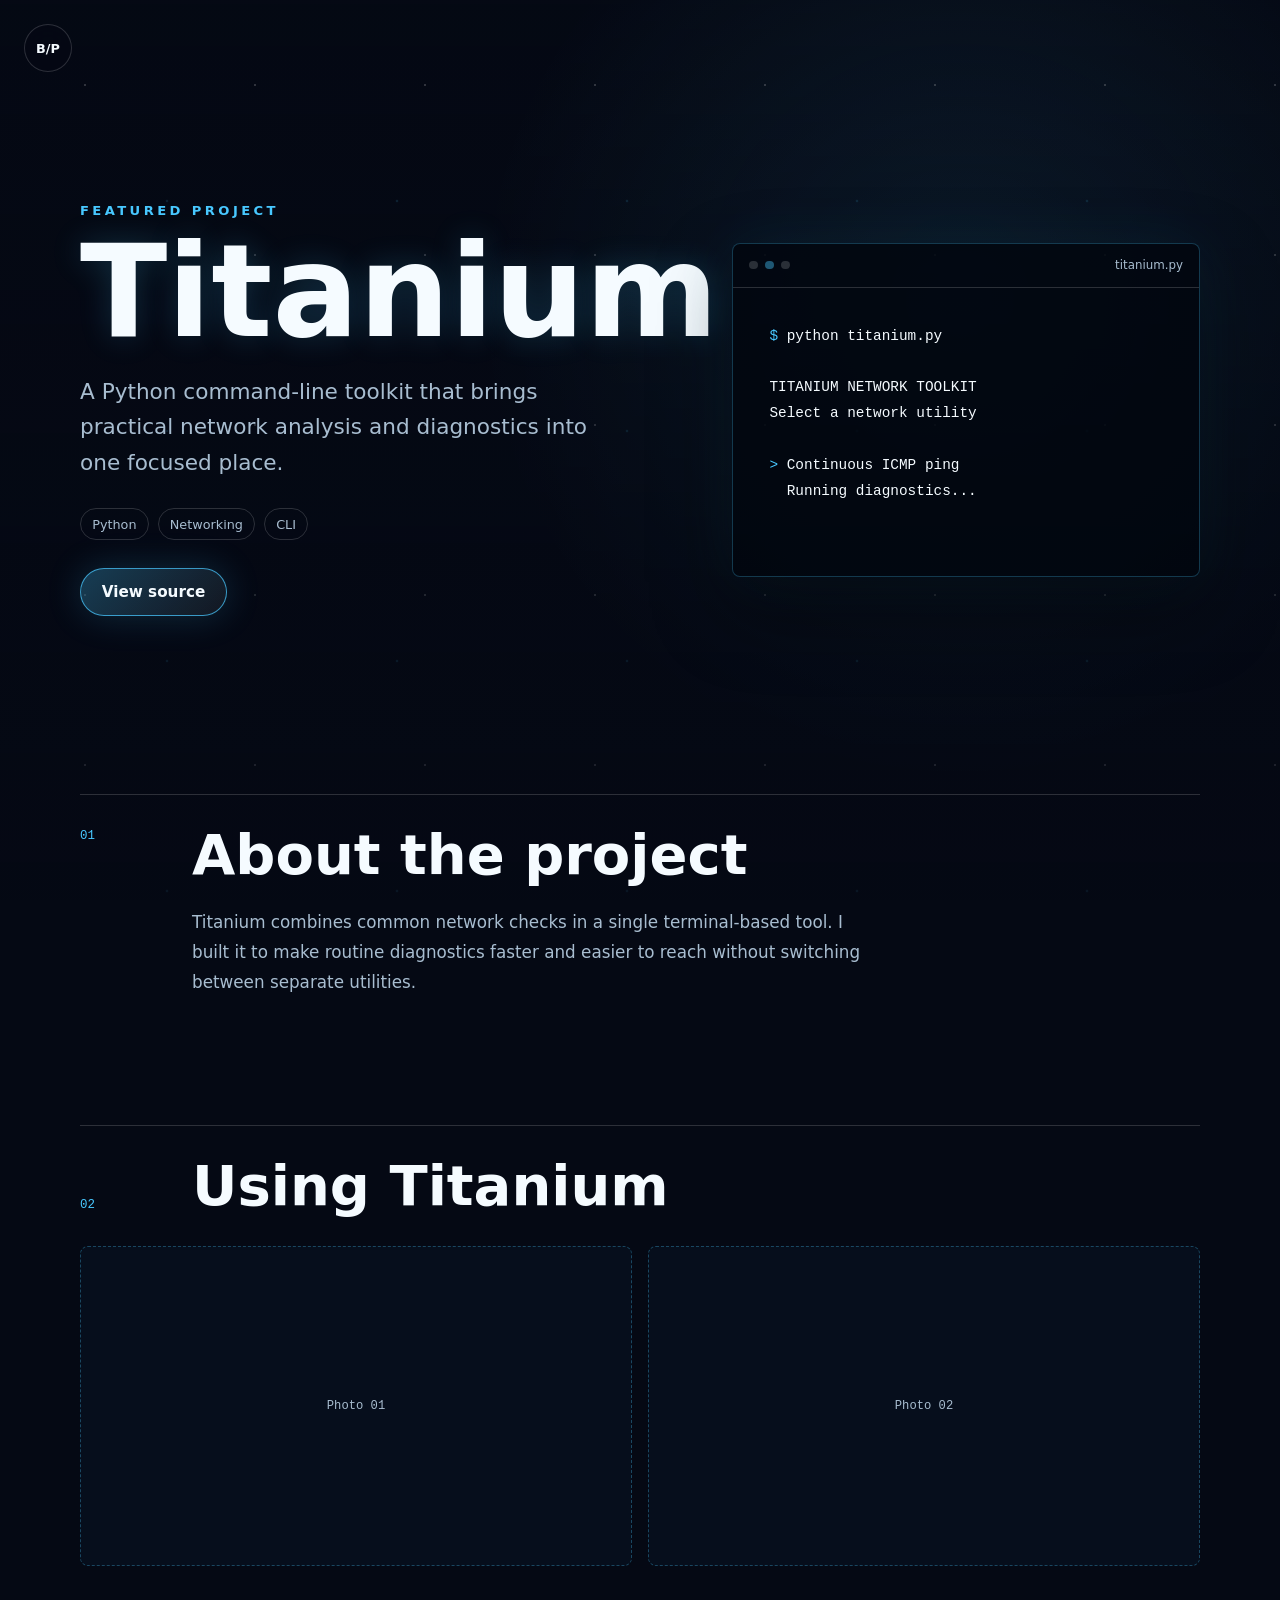
==== titanium.html @ 347704a2 "Add Titanium showcase page" ====
<!DOCTYPE html>
<html lang="en">

<head>
  <meta charset="UTF-8">
  <meta name="viewport" content="width=device-width, initial-scale=1">
  <meta name="description" content="Titanium, a network analysis and diagnostics toolkit by Bacon Peeks.">
  <title>Titanium | Bacon Peeks</title>
  <link rel="stylesheet" href="./style.css">
</head>

<body class="project-page">
  <a class="back-link" href="./index.html" aria-label="Back to portfolio">B/P</a>

  <main class="project-main">
    <section class="project-hero" aria-labelledby="project-title">
      <div class="project-copy">
        <p class="eyebrow">Featured project</p>
        <h1 id="project-title">Titanium</h1>
        <!-- Replace this paragraph with your final project description. -->
        <p class="project-lede">
          A Python command-line toolkit that brings practical network analysis and diagnostics into one focused place.
        </p>
        <div class="project-tags" aria-label="Project technologies">
          <span>Python</span><span>Networking</span><span>CLI</span>
        </div>
        <a class="button primary" href="https://github.com/BaconPeeks/Titanium" target="_blank" rel="noopener noreferrer">
          View source
        </a>
      </div>

      <div class="terminal-preview" aria-label="Titanium command-line preview">
        <div class="terminal-bar"><span></span><span></span><span></span><small>titanium.py</small></div>
        <pre><code><span class="prompt">$</span> python titanium.py

TITANIUM NETWORK TOOLKIT
Select a network utility

<span class="prompt">&gt;</span> Continuous ICMP ping
  Running diagnostics...</code></pre>
      </div>
    </section>

    <section class="project-details" aria-labelledby="about-titanium">
      <p class="section-number">01</p>
      <div>
        <h2 id="about-titanium">About the project</h2>
        <!-- Add more paragraphs here whenever you want to expand the story. -->
        <p>
          Titanium combines common network checks in a single terminal-based tool. I built it to make routine diagnostics faster and easier to reach without switching between separate utilities.
        </p>
      </div>
    </section>

    <section class="gallery-section" aria-labelledby="gallery-title">
      <div class="section-heading">
        <p class="section-number">02</p>
        <h2 id="gallery-title">Using Titanium</h2>
      </div>
      <div class="project-gallery">
        <!-- Replace either placeholder with an image: <figure><img src="./images/photo.jpg" alt="Describe the moment"></figure> -->
        <div class="photo-slot"><span>Photo 01</span></div>
        <div class="photo-slot"><span>Photo 02</span></div>
      </div>
    </section>
  </main>
</body>
</html>
---- style.css ----
:root {
  --bg-deep: #050914;
  --bg-glow: #0a1b2e;
  --cyan: #48c8ff;
  --cyan-soft: rgba(72, 200, 255, 0.18);
  --text: #f5fbff;
  --muted: #a8bdd0;
  --line: rgba(255, 255, 255, 0.16);
}

* {
  box-sizing: border-box;
}

html {
  min-height: 100%;
  background: var(--bg-deep);
}

body {
  min-height: 100vh;
  margin: 0;
  overflow: hidden;
  color: var(--text);
  font-family: "Inter", system-ui, -apple-system, BlinkMacSystemFont, "Segoe UI", sans-serif;
  background:
    radial-gradient(circle at 50% 110%, rgba(72, 200, 255, 0.13), transparent 34rem),
    radial-gradient(ellipse at bottom, var(--bg-glow) 0%, var(--bg-deep) 66%);
}

body::before,
body::after {
  position: fixed;
  inset: 0;
  z-index: 0;
  pointer-events: none;
  content: "";
}

body::before {
  opacity: 0.32;
  background-image:
    radial-gradient(circle, rgba(255, 255, 255, 0.72) 0 1px, transparent 1.5px),
    radial-gradient(circle, rgba(72, 200, 255, 0.54) 0 1px, transparent 1.7px);
  background-position: 0 0, 52px 86px;
  background-size: 170px 170px, 230px 230px;
}

body::after {
  background: linear-gradient(to bottom, rgba(5, 9, 20, 0.2), rgba(5, 9, 20, 0.62));
}

.splash {
  position: relative;
  z-index: 1;
  display: grid;
  min-height: 100vh;
  place-items: center;
  padding: clamp(1.5rem, 4vw, 4rem);
  isolation: isolate;
}

.stars {
  position: fixed;
  top: -8vh;
  left: -8vw;
  z-index: -1;
  width: 116vw;
  height: 116vh;
  transform: rotate(-45deg);
}

.star {
  --star-tail-length: 7rem;
  --star-tail-height: 2px;
  --star-head-size: 0.42rem;
  --fall-duration: 8s;
  --fall-delay: 0s;
  --top-offset: 50vh;
  position: absolute;
  top: var(--top-offset);
  left: 0;
  width: var(--star-tail-length);
  height: var(--star-tail-height);
  border-radius: 999px;
  color: var(--cyan);
  background: linear-gradient(90deg, currentColor, transparent);
  filter: drop-shadow(0 0 8px currentColor);
  transform: translate3d(110vw, 0, 0);
  animation:
    fall var(--fall-duration) var(--fall-delay) linear infinite,
    tail-fade var(--fall-duration) var(--fall-delay) ease-out infinite;
}

.star::before,
.star::after {
  position: absolute;
  top: 50%;
  left: calc(var(--star-head-size) / -2);
  width: var(--star-head-size);
  height: 1px;
  border-radius: inherit;
  background: linear-gradient(90deg, transparent, currentColor, transparent);
  content: "";
  transform: translateY(-50%) rotate(45deg);
  animation: blink 2s linear infinite;
}

.star::after {
  transform: translateY(-50%) rotate(-45deg);
}

.star:nth-child(1) { --top-offset: 4vh; --star-tail-length: 6.8rem; --fall-duration: 8.2s; --fall-delay: -1.2s; }
.star:nth-child(2) { --top-offset: 10vh; --star-tail-length: 5.9rem; --fall-duration: 10.5s; --fall-delay: -6.1s; }
.star:nth-child(3) { --top-offset: 16vh; --star-tail-length: 7.6rem; --fall-duration: 9.1s; --fall-delay: -3.7s; }
.star:nth-child(4) { --top-offset: 22vh; --star-tail-length: 6.1rem; --fall-duration: 7.8s; --fall-delay: -5s; }
.star:nth-child(5) { --top-offset: 28vh; --star-tail-length: 7.2rem; --fall-duration: 11s; --fall-delay: -2.8s; }
.star:nth-child(6) { --top-offset: 34vh; --star-tail-length: 5.4rem; --fall-duration: 8.8s; --fall-delay: -7.9s; }
.star:nth-child(7) { --top-offset: 39vh; --star-tail-length: 7.9rem; --fall-duration: 9.6s; --fall-delay: -4.6s; }
.star:nth-child(8) { --top-offset: 44vh; --star-tail-length: 6.6rem; --fall-duration: 10.2s; --fall-delay: -8.4s; }
.star:nth-child(9) { --top-offset: 50vh; --star-tail-length: 5.8rem; --fall-duration: 7.4s; --fall-delay: -2.1s; }
.star:nth-child(10) { --top-offset: 55vh; --star-tail-length: 7rem; --fall-duration: 10.8s; --fall-delay: -6.9s; }
.star:nth-child(11) { --top-offset: 60vh; --star-tail-length: 6.2rem; --fall-duration: 8.6s; --fall-delay: -4.1s; }
.star:nth-child(12) { --top-offset: 65vh; --star-tail-length: 7.7rem; --fall-duration: 9.9s; --fall-delay: -7.2s; }
.star:nth-child(13) { --top-offset: 70vh; --star-tail-length: 5.5rem; --fall-duration: 11.4s; --fall-delay: -3.4s; }
.star:nth-child(14) { --top-offset: 75vh; --star-tail-length: 6.9rem; --fall-duration: 8.1s; --fall-delay: -9.2s; }
.star:nth-child(15) { --top-offset: 80vh; --star-tail-length: 6rem; --fall-duration: 9.3s; --fall-delay: -5.5s; }
.star:nth-child(16) { --top-offset: 86vh; --star-tail-length: 7.4rem; --fall-duration: 10.7s; --fall-delay: -1.8s; }
.star:nth-child(17) { --top-offset: 91vh; --star-tail-length: 5.7rem; --fall-duration: 8.9s; --fall-delay: -6.4s; }
.star:nth-child(18) { --top-offset: 96vh; --star-tail-length: 7.1rem; --fall-duration: 10s; --fall-delay: -4.8s; }
.star:nth-child(19) { --top-offset: 12vh; --star-tail-length: 4.9rem; --fall-duration: 12.2s; --fall-delay: -9.6s; }
.star:nth-child(20) { --top-offset: 31vh; --star-tail-length: 7.8rem; --fall-duration: 9.4s; --fall-delay: -8.8s; }
.star:nth-child(21) { --top-offset: 53vh; --star-tail-length: 5.6rem; --fall-duration: 11.6s; --fall-delay: -2.9s; }
.star:nth-child(22) { --top-offset: 73vh; --star-tail-length: 7.3rem; --fall-duration: 8.3s; --fall-delay: -7.5s; }
.star:nth-child(23) { --top-offset: 89vh; --star-tail-length: 6.4rem; --fall-duration: 10.9s; --fall-delay: -1.1s; }
.star:nth-child(24) { --top-offset: 99vh; --star-tail-length: 5.2rem; --fall-duration: 7.9s; --fall-delay: -5.9s; }

.intro {
  position: relative;
  z-index: 1;
  width: min(100%, 44rem);
  text-align: center;
}

.eyebrow {
  margin: 0 0 1rem;
  color: var(--cyan);
  font-size: 0.82rem;
  font-weight: 700;
  letter-spacing: 0.26em;
  text-transform: uppercase;
}

h1 {
  margin: 0;
  text-wrap: balance;
  font-size: clamp(3.4rem, 12vw, 8.5rem);
  line-height: 0.9;
  letter-spacing: 0;
  text-shadow: 0 0 32px rgba(72, 200, 255, 0.2);
}

.tagline {
  width: min(100%, 34rem);
  margin: 1.25rem auto 0;
  color: var(--muted);
  font-size: clamp(1rem, 2vw, 1.2rem);
  line-height: 1.65;
  text-wrap: balance;
}

.actions {
  display: flex;
  flex-wrap: wrap;
  justify-content: center;
  gap: 0.85rem;
  margin-top: 2.25rem;
}

.button {
  display: inline-flex;
  min-height: 3rem;
  align-items: center;
  justify-content: center;
  border: 1px solid var(--line);
  border-radius: 999px;
  padding: 0.85rem 1.3rem;
  color: var(--text);
  font-size: 0.95rem;
  font-weight: 700;
  text-decoration: none;
  transition: border-color 180ms ease, background 180ms ease, transform 180ms ease;
}

.button:hover,
.button:focus-visible {
  border-color: rgba(72, 200, 255, 0.72);
  outline: none;
  transform: translateY(-2px);
}

.button.primary {
  border-color: rgba(72, 200, 255, 0.72);
  background: linear-gradient(135deg, rgba(72, 200, 255, 0.28), rgba(255, 255, 255, 0.06));
  box-shadow: 0 0 36px var(--cyan-soft);
}

@keyframes fall {
  to {
    transform: translate3d(-24rem, 0, 0);
  }
}

@keyframes tail-fade {
  0%,
  48% {
    opacity: 1;
    width: var(--star-tail-length);
  }

  74%,
  100% {
    opacity: 0;
    width: 0;
  }
}

@keyframes blink {
  50% {
    opacity: 0.45;
  }
}

@media (max-width: 640px) {
  body {
    overflow: auto;
  }

  .splash {
    min-height: 100svh;
  }

  .button {
    width: min(100%, 13rem);
  }
}


@media (prefers-reduced-motion: reduce) {
  *,
  *::before,
  *::after {
    scroll-behavior: auto !important;
    animation-duration: 0.001ms !important;
    animation-iteration-count: 1 !important;
    transition-duration: 0.001ms !important;
  }

  .star {
    opacity: 0.78;
    transform: translate3d(12vw, 0, 0);
  }
}

.site-header {
  position: fixed;
  top: 1.5rem;
  right: 1.5rem;
  z-index: 100;
}

.hamburger-menu {
  display: grid;
  width: 3rem;
  height: 3rem;
  cursor: pointer;
  list-style: none;
  place-content: center;
  gap: 5px;
  border: 1px solid var(--line);
  border-radius: 50%;
  background: rgba(5, 9, 20, 0.66);
  box-shadow: 0 0 24px rgba(72, 200, 255, 0.12);
  backdrop-filter: blur(12px);
  transition: border-color 180ms ease, background 180ms ease, transform 180ms ease;
}

.hamburger-menu::-webkit-details-marker {
  display: none;
}

.hamburger-menu span {
  width: 1.15rem;
  height: 2px;
  border-radius: 2px;
  background: var(--text);
  transition: transform 180ms ease, opacity 180ms ease;
}

.hamburger-menu:hover,
.hamburger-menu:focus-visible,
.menu[open] .hamburger-menu {
  border-color: rgba(72, 200, 255, 0.72);
  outline: none;
  background: rgba(10, 27, 46, 0.86);
}

.menu[open] .hamburger-menu span:first-child {
  transform: translateY(7px) rotate(45deg);
}

.menu[open] .hamburger-menu span:nth-child(2) {
  opacity: 0;
}

.menu[open] .hamburger-menu span:last-child {
  transform: translateY(-7px) rotate(-45deg);
}

.nav-links {
  position: absolute;
  top: calc(100% + 0.75rem);
  right: 0;
  display: grid;
  width: 13.5rem;
  padding: 0.45rem;
  border: 1px solid var(--line);
  border-radius: 8px;
  background: rgba(5, 9, 20, 0.88);
  box-shadow: 0 1rem 3rem rgba(0, 0, 0, 0.35);
  backdrop-filter: blur(18px);
}

.nav-links a {
  padding: 0.75rem;
  border-radius: 6px;
  color: var(--text);
  font-size: 0.92rem;
  text-decoration: none;
}

.nav-links a:hover,
.nav-links a:focus-visible {
  outline: none;
  background: var(--cyan-soft);
}

.project-link {
  display: grid;
  gap: 0.2rem;
  border-block: 1px solid var(--line);
}

.project-link strong {
  color: var(--cyan);
}

.project-link small {
  color: var(--muted);
  font-size: 0.76rem;
}

.project-page {
  overflow-x: hidden;
  overflow-y: auto;
  background:
    radial-gradient(circle at 75% 18%, rgba(72, 200, 255, 0.12), transparent 30rem),
    var(--bg-deep);
}

.back-link {
  position: fixed;
  top: 1.5rem;
  left: 1.5rem;
  z-index: 10;
  display: grid;
  width: 3rem;
  height: 3rem;
  place-items: center;
  border: 1px solid var(--line);
  border-radius: 50%;
  color: var(--text);
  font-size: 0.8rem;
  font-weight: 800;
  text-decoration: none;
  background: rgba(5, 9, 20, 0.66);
  backdrop-filter: blur(12px);
  transition: border-color 180ms ease, background 180ms ease;
}

.back-link:hover,
.back-link:focus-visible {
  border-color: var(--cyan);
  outline: none;
  background: rgba(10, 27, 46, 0.86);
}

.project-main {
  position: relative;
  z-index: 1;
  width: min(100% - 3rem, 70rem);
  margin: 0 auto;
  padding: clamp(7rem, 12vw, 10rem) 0 6rem;
}

.project-hero {
  display: grid;
  grid-template-columns: minmax(0, 1fr) minmax(20rem, 0.85fr);
  align-items: center;
  gap: clamp(3rem, 8vw, 7rem);
  min-height: 32rem;
}

.project-copy h1 {
  font-size: clamp(4rem, 10vw, 8rem);
}

.project-lede {
  max-width: 36rem;
  margin: 1.5rem 0 0;
  color: var(--muted);
  font-size: clamp(1.1rem, 2vw, 1.35rem);
  line-height: 1.65;
}

.project-tags {
  display: flex;
  flex-wrap: wrap;
  gap: 0.55rem;
  margin: 1.75rem 0;
}

.project-tags span {
  padding: 0.45rem 0.7rem;
  border: 1px solid var(--line);
  border-radius: 999px;
  color: var(--muted);
  font-size: 0.8rem;
}

.terminal-preview {
  overflow: hidden;
  border: 1px solid rgba(72, 200, 255, 0.26);
  border-radius: 8px;
  background: rgba(2, 7, 15, 0.84);
  box-shadow: 0 2rem 5rem rgba(0, 0, 0, 0.4), 0 0 4rem rgba(72, 200, 255, 0.08);
}

.terminal-bar {
  display: flex;
  align-items: center;
  gap: 0.45rem;
  min-height: 2.75rem;
  padding: 0 1rem;
  border-bottom: 1px solid var(--line);
}

.terminal-bar > span {
  width: 0.55rem;
  height: 0.55rem;
  border-radius: 50%;
  background: var(--line);
}

.terminal-bar > span:nth-child(2) {
  background: rgba(72, 200, 255, 0.42);
}

.terminal-bar small {
  margin-left: auto;
  color: var(--muted);
  font-size: 0.74rem;
}

.terminal-preview pre {
  min-height: 18rem;
  margin: 0;
  padding: clamp(1.5rem, 4vw, 2.25rem);
  color: var(--text);
  font: 0.9rem/1.8 ui-monospace, SFMono-Regular, Consolas, monospace;
  white-space: pre-wrap;
}

.prompt {
  color: var(--cyan);
}

.project-details,
.gallery-section {
  margin-top: clamp(5rem, 10vw, 8rem);
  padding-top: 2rem;
  border-top: 1px solid var(--line);
}

.project-details {
  display: grid;
  grid-template-columns: 5rem minmax(0, 42rem);
  gap: 2rem;
}

.section-number {
  margin: 0;
  color: var(--cyan);
  font: 0.78rem/1.5 ui-monospace, SFMono-Regular, Consolas, monospace;
}

.project-details h2,
.gallery-section h2 {
  margin: 0;
  font-size: clamp(2rem, 5vw, 3.5rem);
  line-height: 1;
}

.project-details div > p {
  margin: 1.5rem 0 0;
  color: var(--muted);
  font-size: 1.05rem;
  line-height: 1.8;
}

.section-heading {
  display: grid;
  grid-template-columns: 5rem 1fr;
  gap: 2rem;
  align-items: end;
}

.project-gallery {
  display: grid;
  grid-template-columns: repeat(2, minmax(0, 1fr));
  gap: 1rem;
  margin-top: 2rem;
}

.project-gallery figure,
.photo-slot {
  min-height: 20rem;
  margin: 0;
  overflow: hidden;
  border: 1px dashed rgba(72, 200, 255, 0.3);
  border-radius: 8px;
  background: rgba(10, 27, 46, 0.34);
}

.project-gallery img {
  display: block;
  width: 100%;
  height: 100%;
  object-fit: cover;
}

.photo-slot {
  display: grid;
  place-items: center;
  color: var(--muted);
  font: 0.76rem/1.5 ui-monospace, SFMono-Regular, Consolas, monospace;
}

@media (max-width: 800px) {
  .project-hero {
    grid-template-columns: 1fr;
    min-height: auto;
  }

  .project-gallery {
    grid-template-columns: 1fr;
  }
}

@media (max-width: 520px) {
  .project-main {
    width: min(100% - 2rem, 70rem);
  }

  .project-details,
  .section-heading {
    grid-template-columns: 1fr;
    gap: 0.75rem;
  }

  .terminal-preview pre,
  .project-gallery figure,
  .photo-slot {
    min-height: 15rem;
  }
}
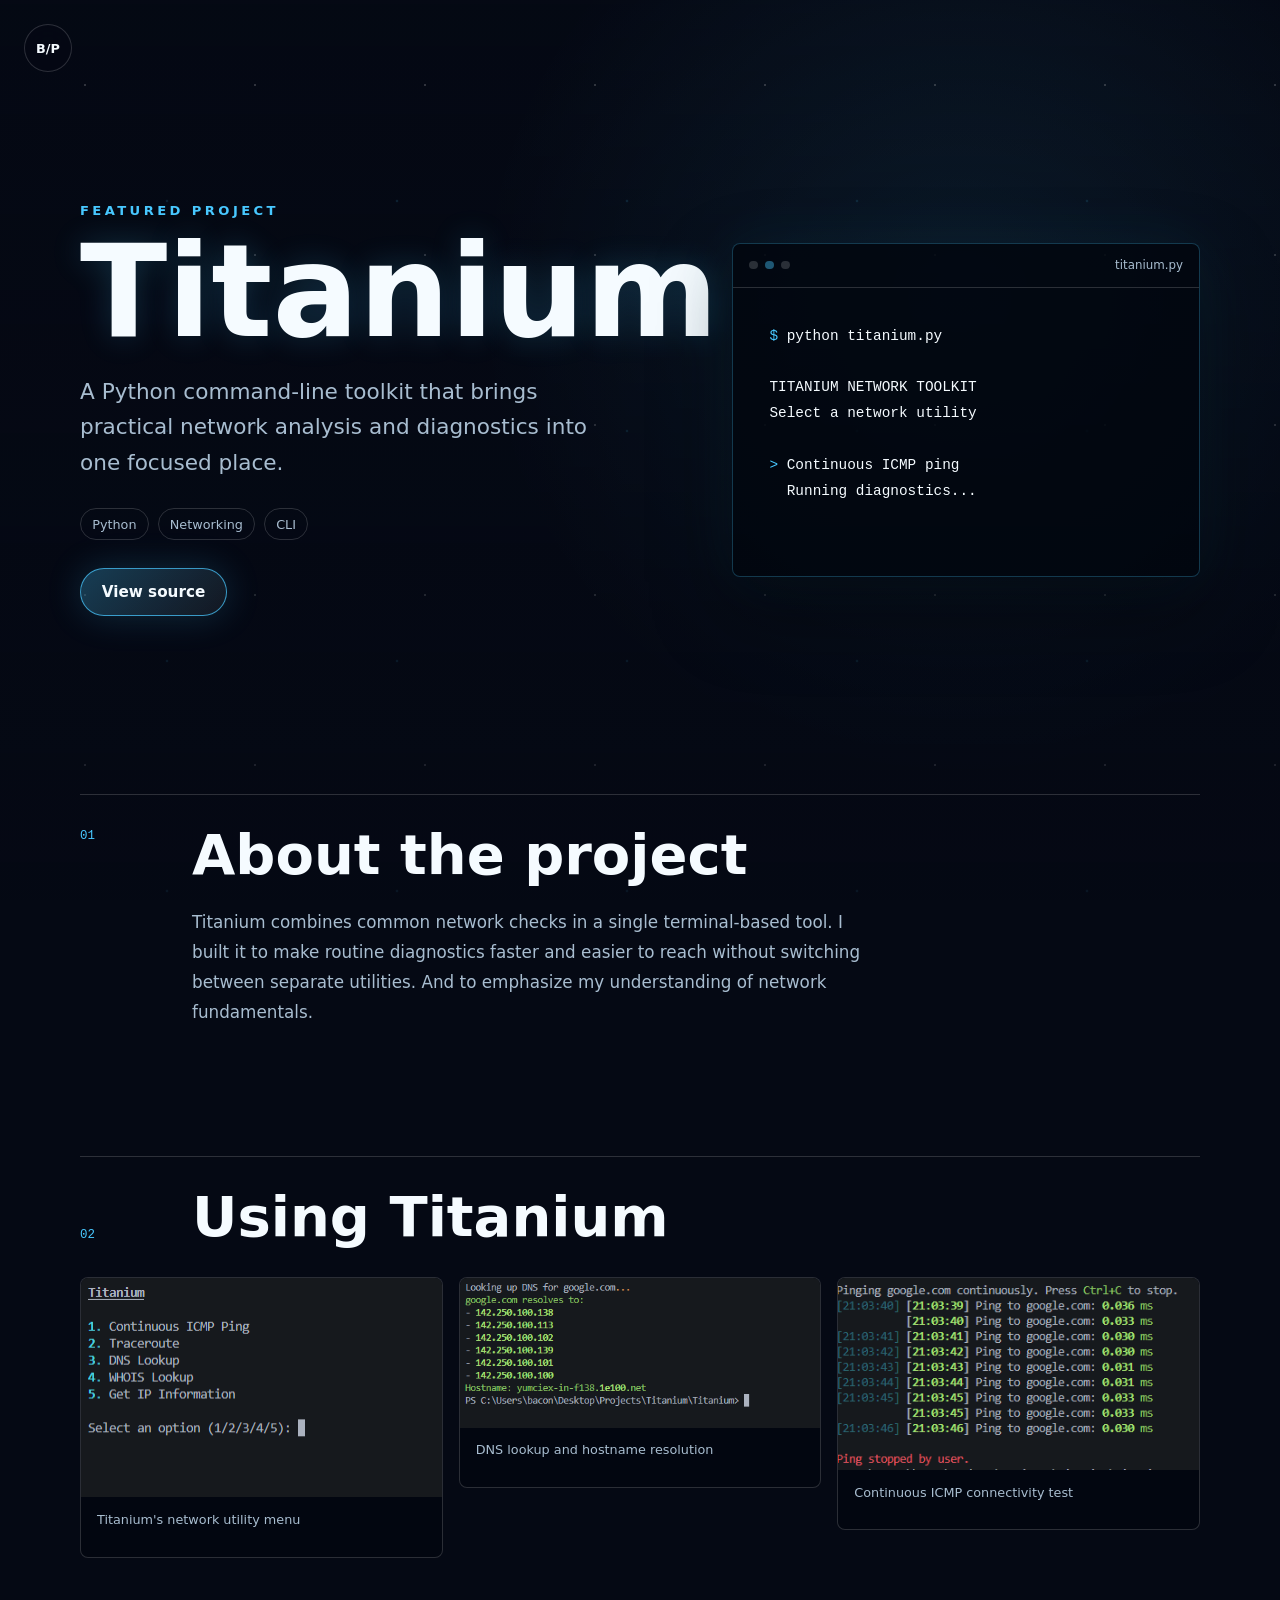
==== commit 777b49e7: "Add Titanium usage gallery" ====
--- a/titanium.html
+++ b/titanium.html
@@ -47,7 +47,7 @@
         <h2 id="about-titanium">About the project</h2>
         <!-- Add more paragraphs here whenever you want to expand the story. -->
         <p>
-          Titanium combines common network checks in a single terminal-based tool. I built it to make routine diagnostics faster and easier to reach without switching between separate utilities.
+          Titanium combines common network checks in a single terminal-based tool. I built it to make routine diagnostics faster and easier to reach without switching between separate utilities. And to emphasize my understanding of network fundamentals.
         </p>
       </div>
     </section>
@@ -58,9 +58,24 @@
         <h2 id="gallery-title">Using Titanium</h2>
       </div>
       <div class="project-gallery">
-        <!-- Replace either placeholder with an image: <figure><img src="./images/photo.jpg" alt="Describe the moment"></figure> -->
-        <div class="photo-slot"><span>Photo 01</span></div>
-        <div class="photo-slot"><span>Photo 02</span></div>
+        <figure>
+          <a href="./images/titanium-menu.png" target="_blank" rel="noopener">
+            <img src="./images/titanium-menu.png" width="361" height="220" loading="lazy" alt="Titanium command-line menu showing five network utilities">
+          </a>
+          <figcaption>Titanium's network utility menu</figcaption>
+        </figure>
+        <figure>
+          <a href="./images/titanium-dns-lookup.png" target="_blank" rel="noopener">
+            <img src="./images/titanium-dns-lookup.png" width="488" height="203" loading="lazy" alt="Titanium DNS lookup results for google.com">
+          </a>
+          <figcaption>DNS lookup and hostname resolution</figcaption>
+        </figure>
+        <figure>
+          <a href="./images/titanium-continuous-ping.png" target="_blank" rel="noopener">
+            <img src="./images/titanium-continuous-ping.png" width="399" height="213" loading="lazy" alt="Titanium continuously pinging google.com with response times">
+          </a>
+          <figcaption>Continuous ICMP connectivity test</figcaption>
+        </figure>
       </div>
     </section>
   </main>
--- a/style.css
+++ b/style.css
@@ -527,33 +527,43 @@
 
 .project-gallery {
   display: grid;
-  grid-template-columns: repeat(2, minmax(0, 1fr));
+  grid-template-columns: repeat(3, minmax(0, 1fr));
+  align-items: start;
   gap: 1rem;
   margin-top: 2rem;
 }
 
-.project-gallery figure,
-.photo-slot {
-  min-height: 20rem;
+.project-gallery figure {
   margin: 0;
   overflow: hidden;
-  border: 1px dashed rgba(72, 200, 255, 0.3);
+  border: 1px solid var(--line);
   border-radius: 8px;
-  background: rgba(10, 27, 46, 0.34);
+  background: rgba(2, 7, 15, 0.7);
+  transition: border-color 180ms ease, transform 180ms ease;
+}
+
+.project-gallery figure:hover {
+  border-color: rgba(72, 200, 255, 0.56);
+  transform: translateY(-3px);
+}
+
+.project-gallery a {
+  display: block;
+  background: #11151a;
 }
 
 .project-gallery img {
   display: block;
   width: 100%;
-  height: 100%;
-  object-fit: cover;
-}
-
-.photo-slot {
-  display: grid;
-  place-items: center;
-  color: var(--muted);
-  font: 0.76rem/1.5 ui-monospace, SFMono-Regular, Consolas, monospace;
+  height: auto;
+}
+
+.project-gallery figcaption {
+  min-height: 3.7rem;
+  padding: 0.85rem 1rem;
+  color: var(--muted);
+  font-size: 0.8rem;
+  line-height: 1.45;
 }
 
 @media (max-width: 800px) {
@@ -564,6 +574,7 @@
 
   .project-gallery {
     grid-template-columns: 1fr;
+    width: min(100%, 32rem);
   }
 }
 
@@ -578,9 +589,7 @@
     gap: 0.75rem;
   }
 
-  .terminal-preview pre,
-  .project-gallery figure,
-  .photo-slot {
+  .terminal-preview pre {
     min-height: 15rem;
   }
 }
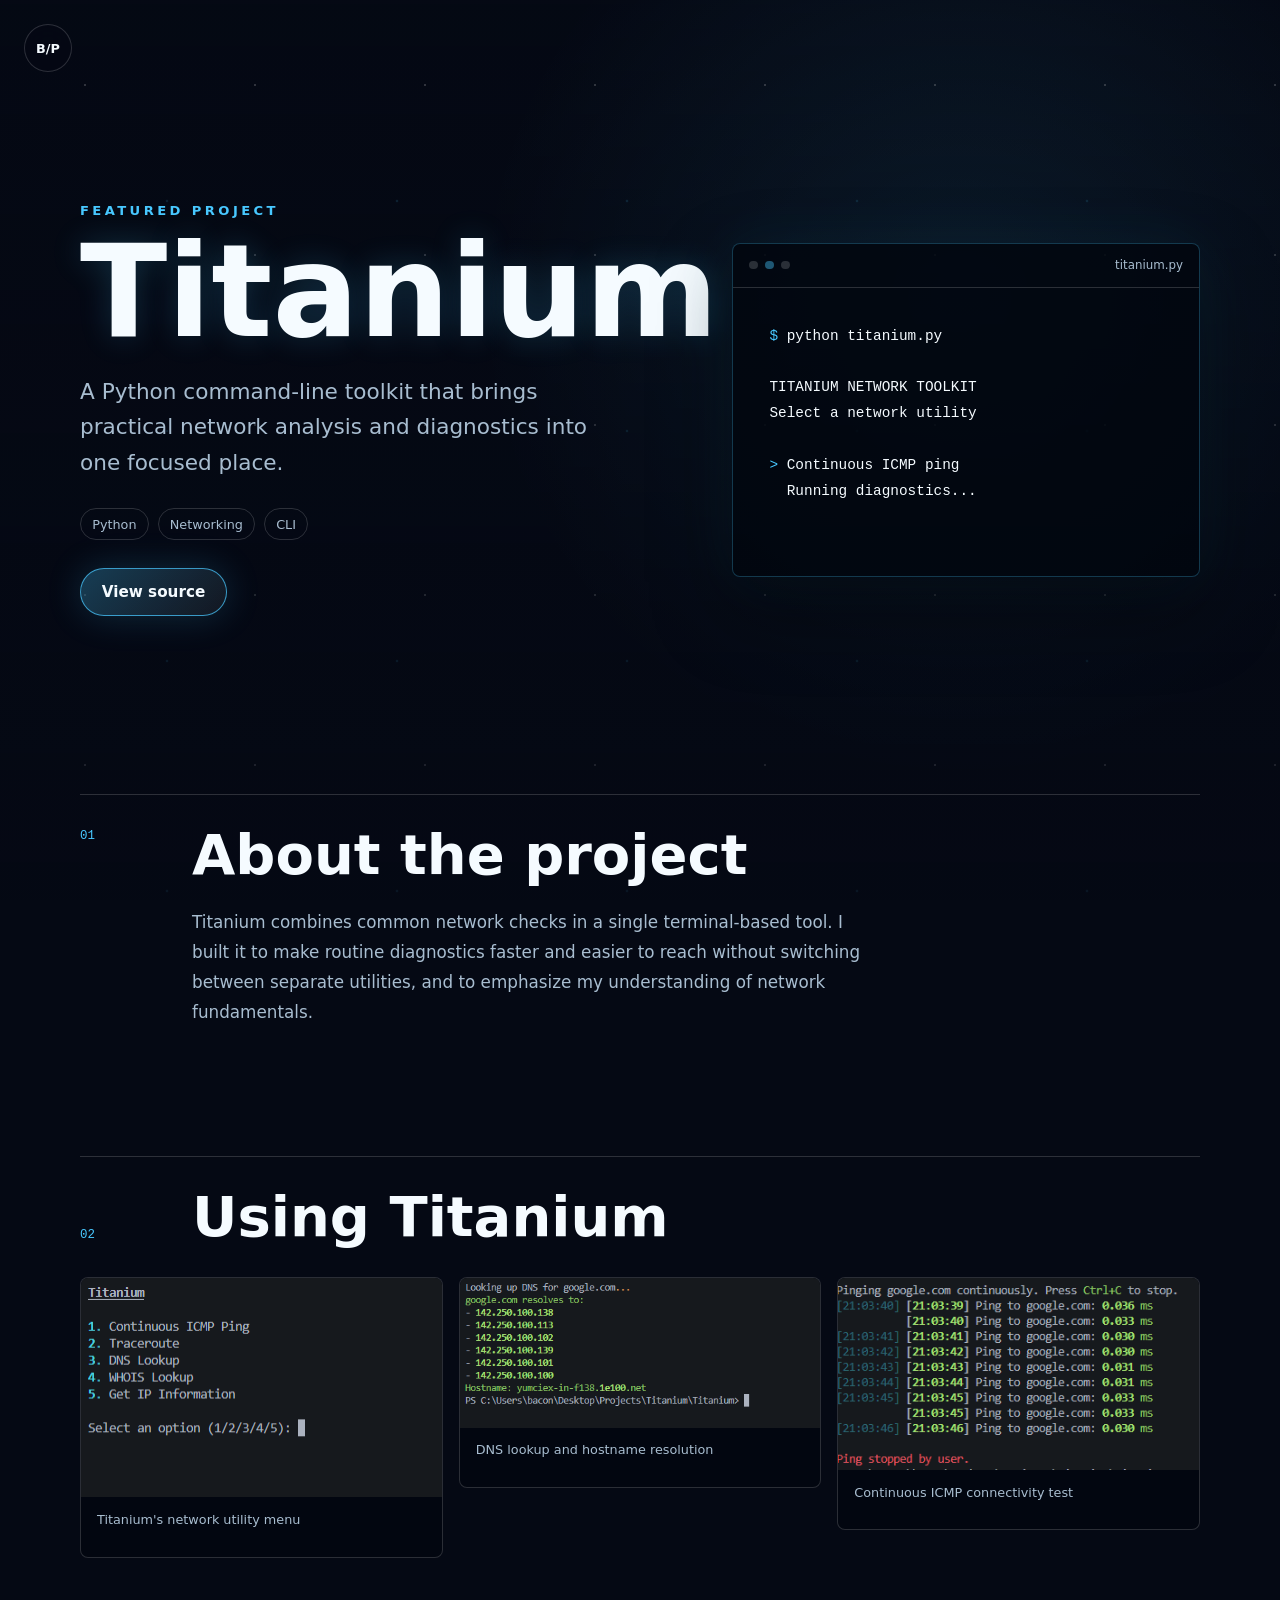
==== commit 6770bdeb: "Fixed typo" ====
--- a/titanium.html
+++ b/titanium.html
@@ -47,7 +47,7 @@
         <h2 id="about-titanium">About the project</h2>
         <!-- Add more paragraphs here whenever you want to expand the story. -->
         <p>
-          Titanium combines common network checks in a single terminal-based tool. I built it to make routine diagnostics faster and easier to reach without switching between separate utilities. And to emphasize my understanding of network fundamentals.
+          Titanium combines common network checks in a single terminal-based tool. I built it to make routine diagnostics faster and easier to reach without switching between separate utilities, and to emphasize my understanding of network fundamentals.
         </p>
       </div>
     </section>
